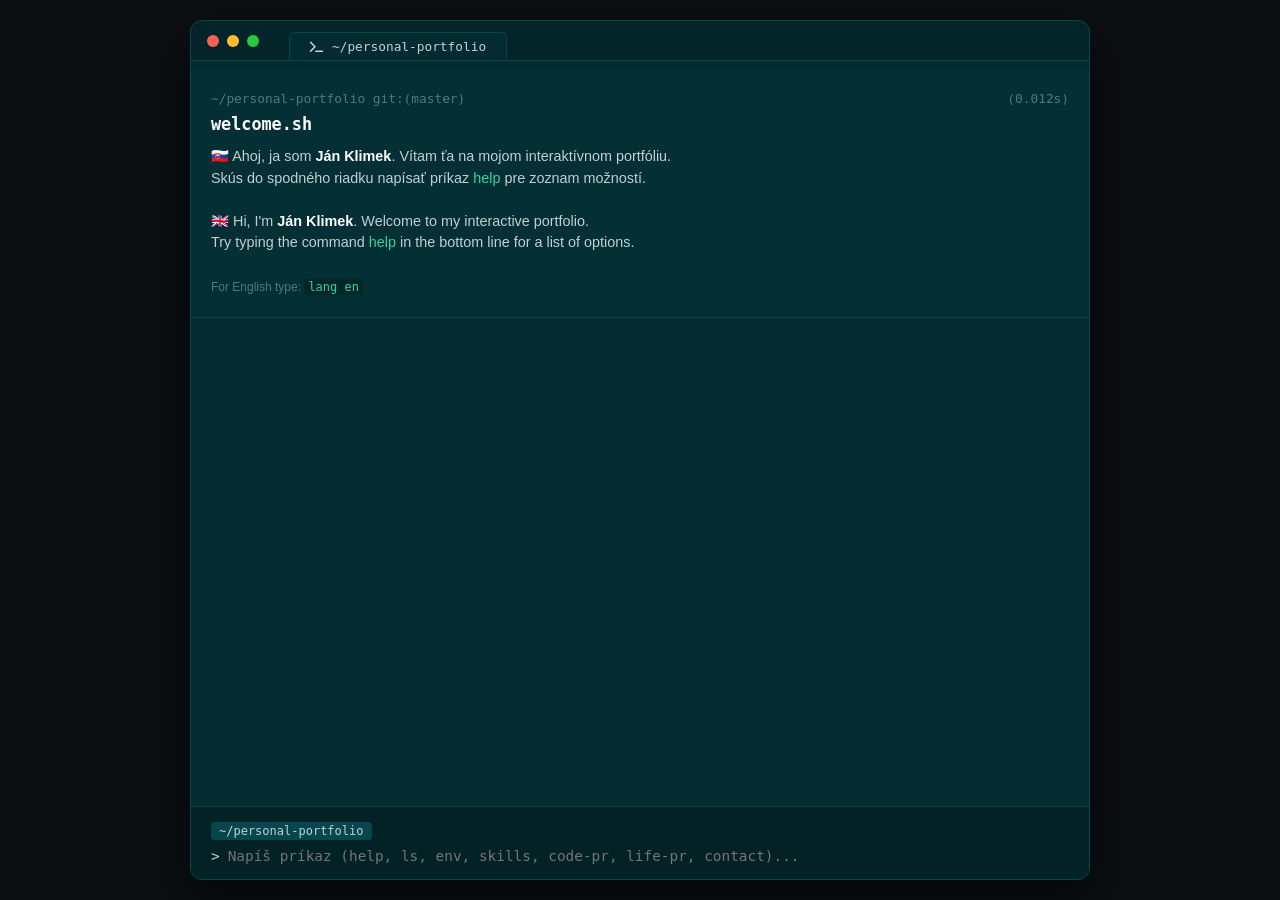
==== index.html @ 07b009ae "Initial commit" ====
<!DOCTYPE html>
<html lang="sk">

<head>
  <meta charset="UTF-8">
  <meta name="viewport" content="width=device-width, initial-scale=1.0">
  <title>Ján Klimek - Warp Portfolio</title>
  <link rel="stylesheet" href="assets/style/style.css" type="text/css">
  <link rel="stylesheet" href="https://cdnjs.cloudflare.com/ajax/libs/font-awesome/6.4.2/css/all.min.css">
</head>

<body>

  <div class="terminal-window">

    <div class="terminal-top-bar">
      <div class="mac-buttons">
        <div class="mac-dot close"></div>
        <div class="mac-dot minimize"></div>
        <div class="mac-dot maximize"></div>
      </div>
      <div class="terminal-tabs">
        <div class="terminal-tab">
          <i class="fa-solid fa-terminal" style="font-size: 0.75rem;"></i> ~/personal-portfolio
        </div>
      </div>
    </div>

    <div class="terminal-body" id="terminalBody">

      <div class="warp-block">
        <div class="prompt-line">
          <div>~/personal-portfolio git:(<span>master</span>)</div>
          <div>(0.012s)</div>
        </div>
        <div class="command-text">welcome.sh</div>
        <div class="output-text" id="welcomeOutput">
          🇸🇰 Ahoj, ja som <strong style="color: #fff;">Ján Klimek</strong>. Vítam ťa na mojom interaktívnom
          portfóliu.<br>
          Skús do spodného riadku napísať príkaz <span style="color: var(--warp-accent-green);">help</span> pre zoznam
          možností.<br><br>
        </div>
        <div class="output-text" id="welcomeOutput">
          🇬🇧 Hi, I'm <strong style="color: #fff;">Ján Klimek</strong>. Welcome to my interactive portfolio.<br>
          Try typing the command <span style="color: var(--warp-accent-green);">help</span> in the bottom line for a
          list of options.

          <br><br>
          <small style="color: var(--text-muted);">For English type: <code class="keyword">lang en</code></small>
        </div>
      </div>

    </div>

    <div class="terminal-bottom-input">
      <div class="input-tag" id="currentPath">~/personal-portfolio</div>
      <div class="input-cursor-line">
        <span>></span>
        <input type="text" id="terminalInput"
          placeholder="Napíš príkaz (help, ls, env, skills, code-pr, life-pr, contact)..." autofocus autocomplete="off">
      </div>
    </div>

  </div>

<script src="assets/script/script.js"></script>

</body>

</html>
---- assets/style/style.css ----
:root {
      --warp-bg: #032b30;
      /* Hlboká petrolejová na pozadí */
      --warp-block-bg: rgba(4, 53, 59, 0.5);
      --warp-border: #06474f;
      /* Čiary a predelové linky */
      --warp-text-main: #c0d1d3;
      /* Svetlý text príkazov a výstupov */
      --warp-text-cmd: #ffffff;
      /* Čisto biela pre zadané príkazy */
      --warp-text-muted: #4e7a80;
      /* Matná tyrkysová pre cesty a čas */
      --warp-accent: #22d3ee;
      /* Výrazná azúrová pre odkazy */
      --warp-accent-green: #34d399;
      /* Zelená */

      /* Oprava chýbajúcich premenných z pôvodnej šablóny */
      --text-main: #c0d1d3;
      --text-muted: #4e7a80;
      --border-color: #06474f;
      --env-icons: #22d3ee;
      --bg-input: rgba(0, 0, 0, 0.2);
      --accent-cyan: #22d3ee;
    }

    * {
      box-sizing: border-box;
      margin: 0;
      padding: 0;
    }

    body {
      font-family: -apple-system, BlinkMacSystemFont, "Segoe UI", Roboto, sans-serif;
      background-color: #0b0f12;
      color: var(--warp-text-main);
      /* Zmena: Menší padding na mobiloch, aby okno nepretieklo */
      padding: 20px;
      display: flex;
      justify-content: center;
      align-items: center;
      min-height: 100vh;
      box-sizing: border-box;
    }

    /* WARP TERMINÁL OKNO */
    .terminal-window {
      width: 100%;
      max-width: 900px;

      /* Zmena: Výška sa prispôsobí oknu (100% výšky obrazovky mínus padding) */
      height: calc(100vh - 40px);

      /* Zmena: Maximálna výška, aby na obrovských monitoroch terminál nevyzeral príliš natiahnutý */
      max-height: 900px;

      /* Zmena: Minimálna výška, aby sa terminál na malých displejoch nezrútil do tenkej čiary */
      min-height: 400px;

      background-color: var(--warp-bg);
      border-radius: 12px;
      border: 1px solid var(--warp-border);
      box-shadow: 0 20px 50px rgba(0, 0, 0, 0.6);
      display: flex;
      flex-direction: column;
      overflow: hidden;
    }

    /* HORNÁ LIŠTA */
    .terminal-top-bar {
      background-color: rgba(0, 0, 0, 0.15);
      border-bottom: 1px solid var(--warp-border);
      height: 40px;
      display: flex;
      align-items: center;
      padding: 0 16px;
      flex-shrink: 0;
    }

    .mac-buttons {
      display: flex;
      gap: 8px;
    }

    .mac-dot {
      width: 12px;
      height: 12px;
      border-radius: 50%;
    }

    .mac-dot.close {
      background-color: #ff5f56;
    }

    .mac-dot.minimize {
      background-color: #ffbd2e;
    }

    .mac-dot.maximize {
      background-color: #27c93f;
    }

    .terminal-tabs {
      margin-left: 30px;
      display: flex;
      height: 100%;
      align-items: flex-end;
    }

    .terminal-tab {
      background-color: var(--warp-bg);
      border: 1px solid var(--warp-border);
      border-bottom: none;
      border-top-left-radius: 6px;
      border-top-right-radius: 6px;
      padding: 6px 20px;
      font-family: monospace;
      font-size: 0.8rem;
      display: flex;
      align-items: center;
      gap: 8px;
    }

    /* HISTÓRIA / BLOCKY (Scrollovateľná zóna) */
    .terminal-body {
      flex-grow: 1;
      overflow-y: auto;
      padding: 10px 0;
      display: flex;
      flex-direction: column;
    }

    .warp-block {
      border-bottom: 1px solid var(--warp-border);
      padding: 20px;
      background-color: var(--warp-block-bg);
      animation: fadeIn 0.3s ease-out;
    }

    @keyframes fadeIn {
      from {
        opacity: 0;
        transform: translateY(5px);
      }

      to {
        opacity: 1;
        transform: translateY(0);
      }
    }

    .prompt-line {
      font-family: monospace;
      font-size: 0.8rem;
      color: var(--warp-text-muted);
      margin-bottom: 8px;
      display: flex;
      justify-content: space-between;
    }

    .prompt-git span {
      color: #e57373;
    }

    .command-text {
      font-family: monospace;
      font-size: 1.05rem;
      color: var(--warp-text-cmd);
      font-weight: bold;
      margin-bottom: 12px;
    }

    .output-text {
      font-size: 0.9rem;
      line-height: 1.5;
      color: var(--warp-text-main);
    }

    .prompt {
      font-weight: bold;
      margin-bottom: 10px;
      color: var(--warp-accent-green);
    }

    .highlight {
      color: var(--warp-accent);
      font-weight: bold;
    }

    .keyword {
      color: var(--warp-accent-green);
      background: rgba(0, 0, 0, 0.2);
      padding: 1px 4px;
      border-radius: 3px;
    }

    /* Mriežky pre projekty */
    .project-grid {
      display: grid;
      grid-template-columns: repeat(auto-fit, minmax(280px, 1fr));
      gap: 15px;
      margin-top: 15px;
    }

    .project-card {
      background: rgba(255, 255, 255, 0.03);
      border: 1px solid var(--warp-border);
      border-radius: 8px;
      padding: 15px;
    }

    .tech-badge-container {
      display: inline-flex;
      align-items: center;
      gap: 6px;
      background: rgba(0, 0, 0, 0.3);
      padding: 4px 10px;
      border-radius: 20px;
      font-size: 0.8rem;
    }

    /* SPODNÁ LIŠTA PRE INPUT */
    .terminal-bottom-input {
      background-color: rgba(0, 0, 0, 0.2);
      border-top: 1px solid var(--warp-border);
      padding: 15px 20px;
      font-family: monospace;
      font-size: 0.9rem;
      flex-shrink: 0;
    }

    .input-tag {
      background: var(--warp-border);
      color: var(--warp-text-main);
      padding: 2px 8px;
      border-radius: 4px;
      width: fit-content;
      font-size: 0.75rem;
      margin-bottom: 8px;
    }

    .input-cursor-line {
      display: flex;
      align-items: center;
      gap: 8px;
    }

    .input-cursor-line input {
      background: none;
      border: none;
      outline: none;
      color: var(--warp-text-cmd);
      font-family: monospace;
      font-size: 0.9rem;
      flex-grow: 1;
    }

    /* ODKAZY */
    /* NOVÉ UPRAVENÉ CSS */
    .warp-link,
    .project-card a,
    .output-text a {
      color: var(--warp-accent);
      /* Použije jasnú azúrovú farbu z témy Warp */
      text-decoration: none;
    }

    .warp-link:hover,
    .project-card a:hover,
    .output-text a:hover {
      text-decoration: underline;
    }

    /* Zabezpečí, že farba sa nezmení ani po kliknutí na odkaz (visited) */
    .warp-link:visited,
    .project-card a:visited,
    .output-text a:visited {
      color: var(--warp-accent);
    }
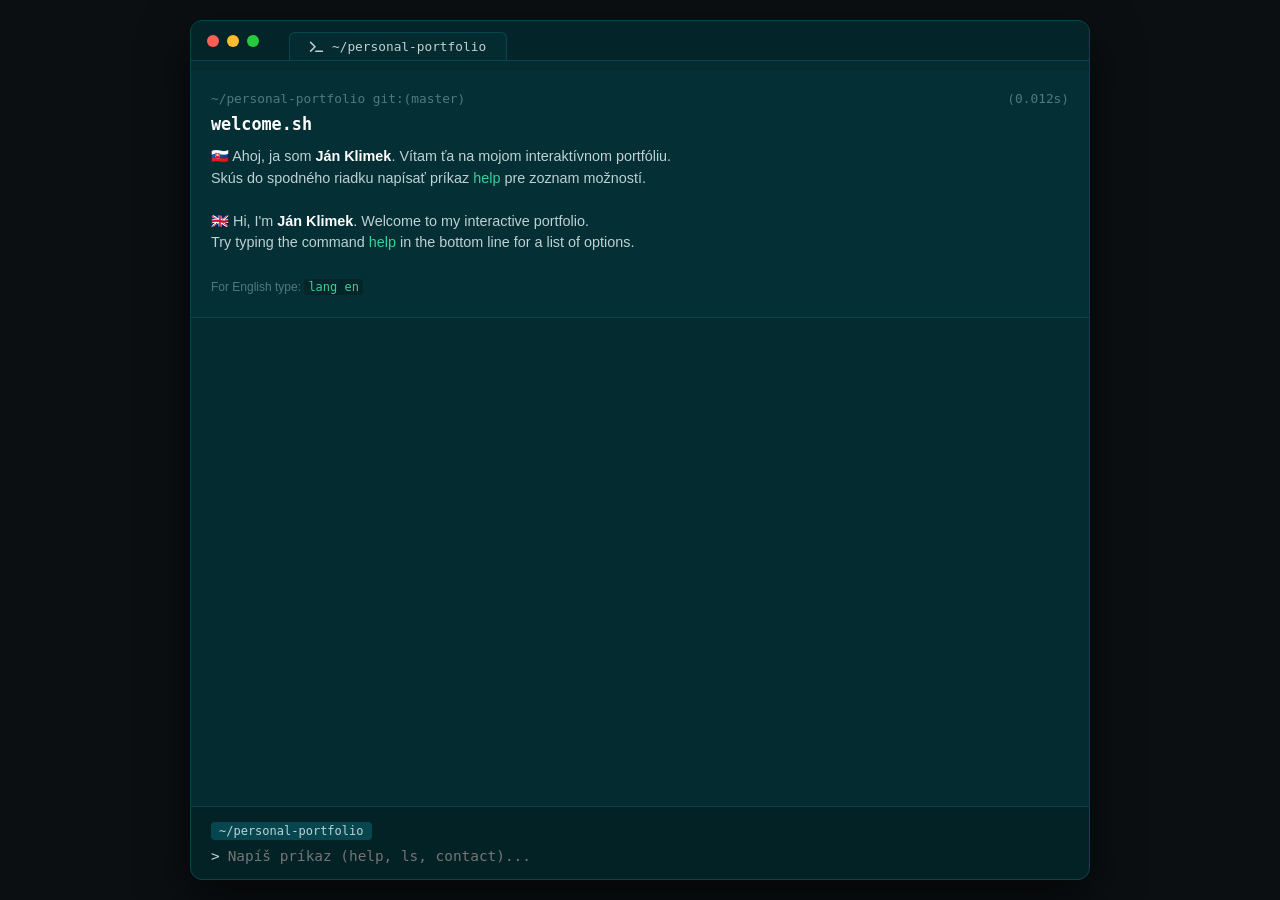
==== commit 039324e0: "add sk version, add readme" ====
--- a/index.html
+++ b/index.html
@@ -37,14 +37,11 @@
         <div class="output-text" id="welcomeOutput">
           🇸🇰 Ahoj, ja som <strong style="color: #fff;">Ján Klimek</strong>. Vítam ťa na mojom interaktívnom
           portfóliu.<br>
-          Skús do spodného riadku napísať príkaz <span style="color: var(--warp-accent-green);">help</span> pre zoznam
-          možností.<br><br>
+          Skús do spodného riadku napísať príkaz <span style="color: var(--warp-accent-green);">help</span> pre zoznam možností.<br><br>
         </div>
         <div class="output-text" id="welcomeOutput">
           🇬🇧 Hi, I'm <strong style="color: #fff;">Ján Klimek</strong>. Welcome to my interactive portfolio.<br>
-          Try typing the command <span style="color: var(--warp-accent-green);">help</span> in the bottom line for a
-          list of options.
-
+          Try typing the command <span style="color: var(--warp-accent-green);">help</span> in the bottom line for a list of options.
           <br><br>
           <small style="color: var(--text-muted);">For English type: <code class="keyword">lang en</code></small>
         </div>
@@ -57,7 +54,7 @@
       <div class="input-cursor-line">
         <span>></span>
         <input type="text" id="terminalInput"
-          placeholder="Napíš príkaz (help, ls, env, skills, code-pr, life-pr, contact)..." autofocus autocomplete="off">
+          placeholder="Napíš príkaz (help, ls, contact)..." autofocus autocomplete="off">
       </div>
     </div>
 
--- a/assets/style/style.css
+++ b/assets/style/style.css
@@ -268,7 +268,7 @@
     .warp-link:hover,
     .project-card a:hover,
     .output-text a:hover {
-      text-decoration: underline;
+      text-decoration: none;
     }
 
     /* Zabezpečí, že farba sa nezmení ani po kliknutí na odkaz (visited) */
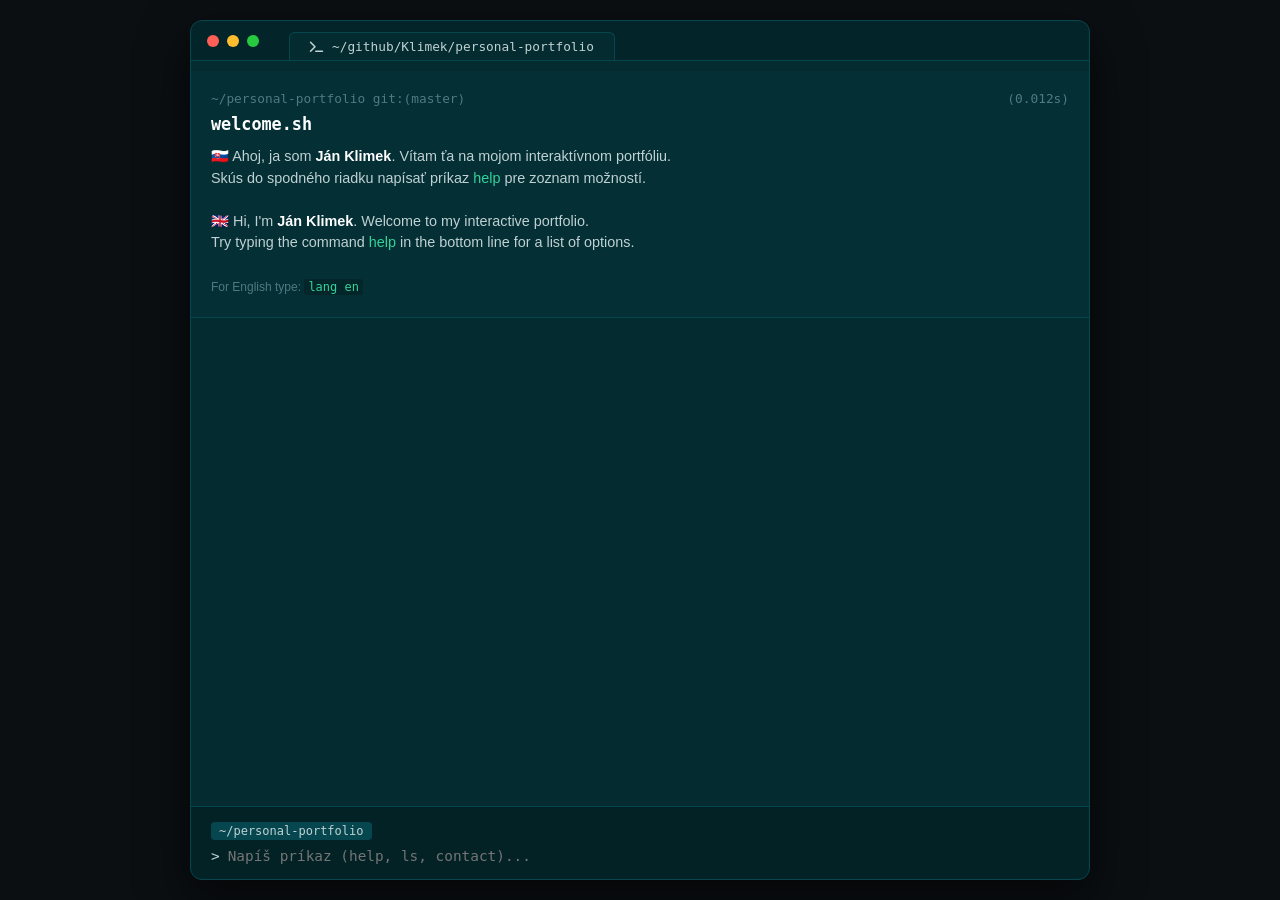
==== commit c77d9c65: "add en version" ====
--- a/index.html
+++ b/index.html
@@ -4,7 +4,7 @@
 <head>
   <meta charset="UTF-8">
   <meta name="viewport" content="width=device-width, initial-scale=1.0">
-  <title>Ján Klimek - Warp Portfolio</title>
+  <title>Ján Klimek</title>
   <link rel="stylesheet" href="assets/style/style.css" type="text/css">
   <link rel="stylesheet" href="https://cdnjs.cloudflare.com/ajax/libs/font-awesome/6.4.2/css/all.min.css">
 </head>
@@ -21,7 +21,7 @@
       </div>
       <div class="terminal-tabs">
         <div class="terminal-tab">
-          <i class="fa-solid fa-terminal" style="font-size: 0.75rem;"></i> ~/personal-portfolio
+          <i class="fa-solid fa-terminal" style="font-size: 0.75rem;"></i> ~/github/Klimek/personal-portfolio
         </div>
       </div>
     </div>
